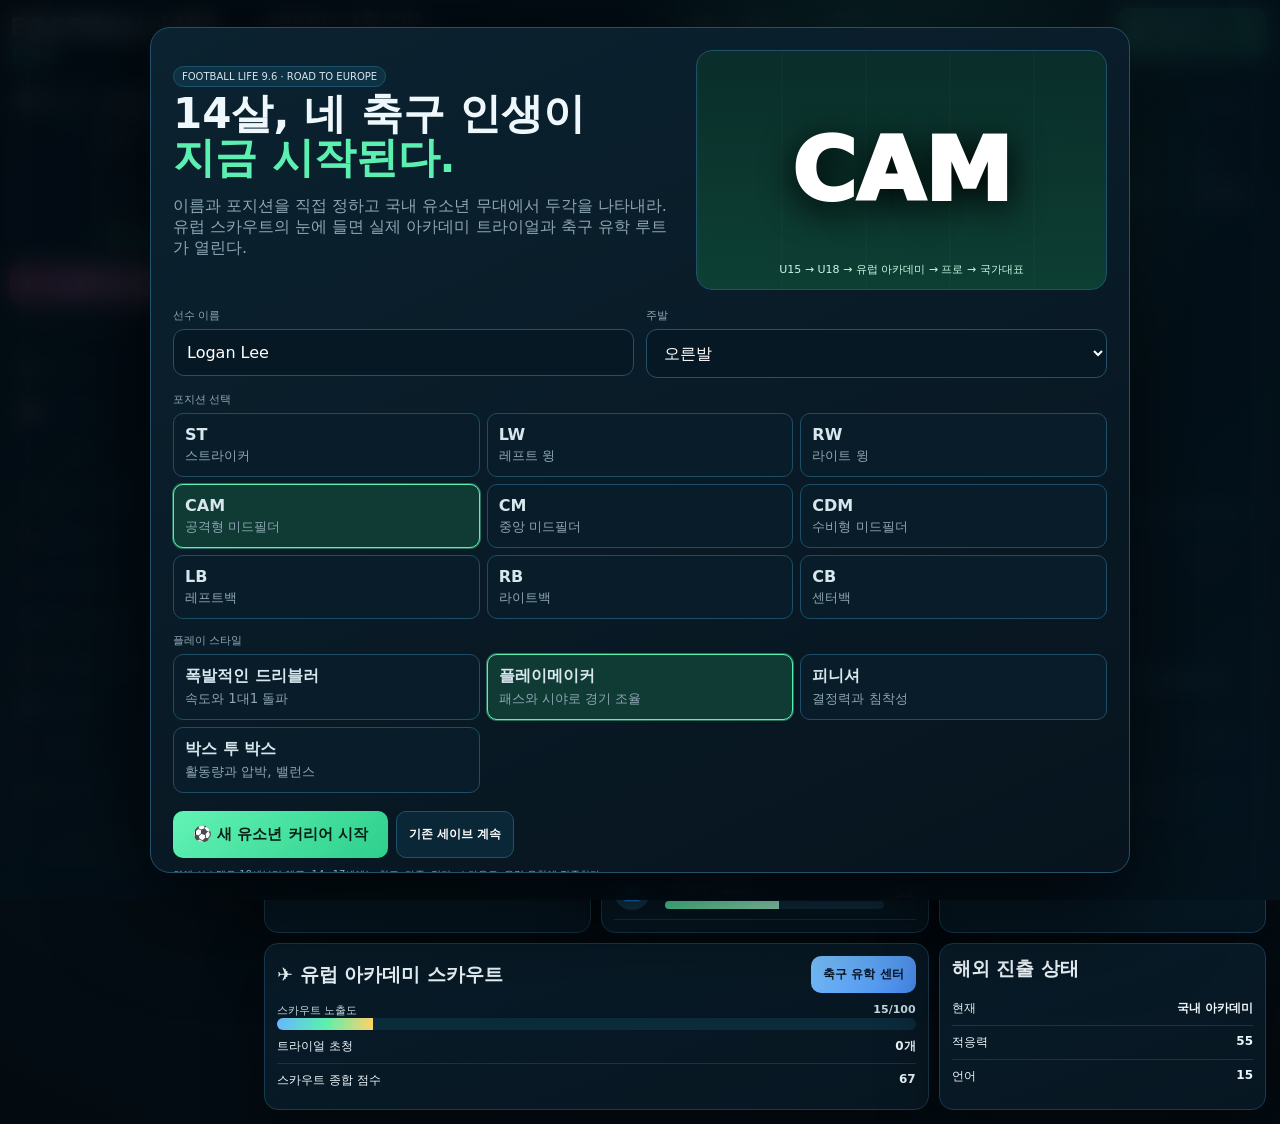
==== v10/index.html @ 722efce7 "Release Football Life 10 career systems" ====
<!doctype html><html lang="ko"><head><meta charset="utf-8"><meta name="viewport" content="width=device-width,initial-scale=1"><meta name="theme-color" content="#04131d"><title>FOOTBALL LIFE 10</title></head><body style="margin:0;background:#03131f;color:#fff;font-family:system-ui;display:grid;place-items:center;min-height:100vh"><div id="loading">FOOTBALL LIFE 10 · YOUTH TO LEGEND 로딩 중...</div><script>const files=['part-00.txt','part-01.txt','tail-00.txt','tail-01.txt','tail-02.txt','tail-03.txt','tail-04.txt','tail-05.txt','tail-06.txt','tail-07.txt','tail-08.txt','tail-09.txt','tail-10.txt'];Promise.all(files.map(x=>fetch('../v9/'+x+'?v=10').then(r=>{if(!r.ok)throw new Error(x);return r.text()}))).then(parts=>{let html=parts.join('');html=html.replace('</body>','<script src="../v9_5_patch.js?v=10"><\/script><script src="../v9_5_1_hotfix.js?v=10"><\/script><script src="../v9_6_patch.js?v=10"><\/script><script src="../v10_core.js?v=10"><\/script><script src="../v10_cheat.js?v=10"><\/script><script src="../v10_youth.js?v=10"><\/script><script src="../v10_match.js?v=10"><\/script><script src="../v10_locker.js?v=10"><\/script><script src="../v10_season.js?v=10"><\/script></body>');document.open();document.write(html);document.close()}).catch(e=>{document.getElementById('loading').innerHTML='<b>V10 로드 실패</b><br>'+e+'<br>Ctrl+F5 후 다시 시도해 주세요.';});</script></body></html>
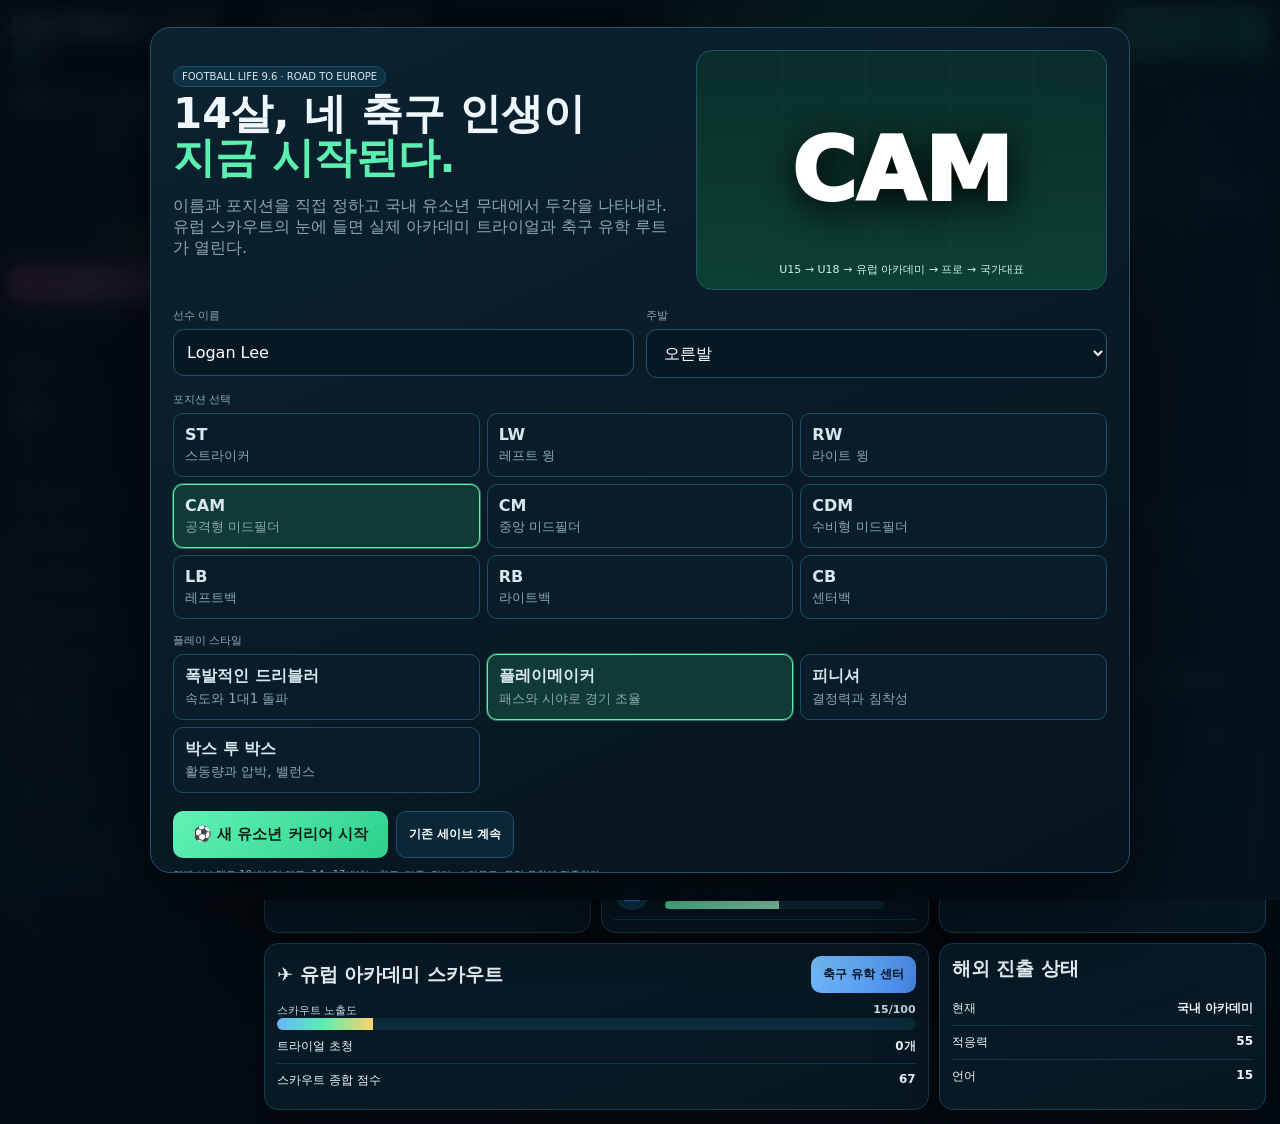
==== commit 6513ddc3: "Fix V10 runtime bridge and cache bust" ====
--- a/v10/index.html
+++ b/v10/index.html
@@ -1 +1 @@
-<!doctype html><html lang="ko"><head><meta charset="utf-8"><meta name="viewport" content="width=device-width,initial-scale=1"><meta name="theme-color" content="#04131d"><title>FOOTBALL LIFE 10</title></head><body style="margin:0;background:#03131f;color:#fff;font-family:system-ui;display:grid;place-items:center;min-height:100vh"><div id="loading">FOOTBALL LIFE 10 · YOUTH TO LEGEND 로딩 중...</div><script>const files=['part-00.txt','part-01.txt','tail-00.txt','tail-01.txt','tail-02.txt','tail-03.txt','tail-04.txt','tail-05.txt','tail-06.txt','tail-07.txt','tail-08.txt','tail-09.txt','tail-10.txt'];Promise.all(files.map(x=>fetch('../v9/'+x+'?v=10').then(r=>{if(!r.ok)throw new Error(x);return r.text()}))).then(parts=>{let html=parts.join('');html=html.replace('</body>','<script src="../v9_5_patch.js?v=10"><\/script><script src="../v9_5_1_hotfix.js?v=10"><\/script><script src="../v9_6_patch.js?v=10"><\/script><script src="../v10_core.js?v=10"><\/script><script src="../v10_cheat.js?v=10"><\/script><script src="../v10_youth.js?v=10"><\/script><script src="../v10_match.js?v=10"><\/script><script src="../v10_locker.js?v=10"><\/script><script src="../v10_season.js?v=10"><\/script></body>');document.open();document.write(html);document.close()}).catch(e=>{document.getElementById('loading').innerHTML='<b>V10 로드 실패</b><br>'+e+'<br>Ctrl+F5 후 다시 시도해 주세요.';});</script></body></html>+<!doctype html><html lang="ko"><head><meta charset="utf-8"><meta name="viewport" content="width=device-width,initial-scale=1"><meta name="theme-color" content="#04131d"><title>FOOTBALL LIFE 10.0.1</title></head><body style="margin:0;background:#03131f;color:#fff;font-family:system-ui;display:grid;place-items:center;min-height:100vh"><div id="loading">FOOTBALL LIFE 10.0.1 · YOUTH TO LEGEND 로딩 중...</div><script>const files=['part-00.txt','part-01.txt','tail-00.txt','tail-01.txt','tail-02.txt','tail-03.txt','tail-04.txt','tail-05.txt','tail-06.txt','tail-07.txt','tail-08.txt','tail-09.txt','tail-10.txt'];Promise.all(files.map(x=>fetch('../v9/'+x+'?v=1001').then(r=>{if(!r.ok)throw new Error(x);return r.text()}))).then(parts=>{let html=parts.join('');html=html.replace('</body>','<script src="../v9_5_patch.js?v=1001"><\/script><script src="../v9_5_1_hotfix.js?v=1001"><\/script><script src="../v9_6_patch.js?v=1001"><\/script><script src="../v10_bridge.js?v=1001"><\/script><script src="../v10_core.js?v=1001"><\/script><script src="../v10_cheat.js?v=1001"><\/script><script src="../v10_youth.js?v=1001"><\/script><script src="../v10_match.js?v=1001"><\/script><script src="../v10_locker.js?v=1001"><\/script><script src="../v10_season.js?v=1001"><\/script></body>');document.open();document.write(html);document.close()}).catch(e=>{document.getElementById('loading').innerHTML='<b>V10.0.1 로드 실패</b><br>'+e+'<br>페이지를 다시 열어 주세요.';});</script></body></html>
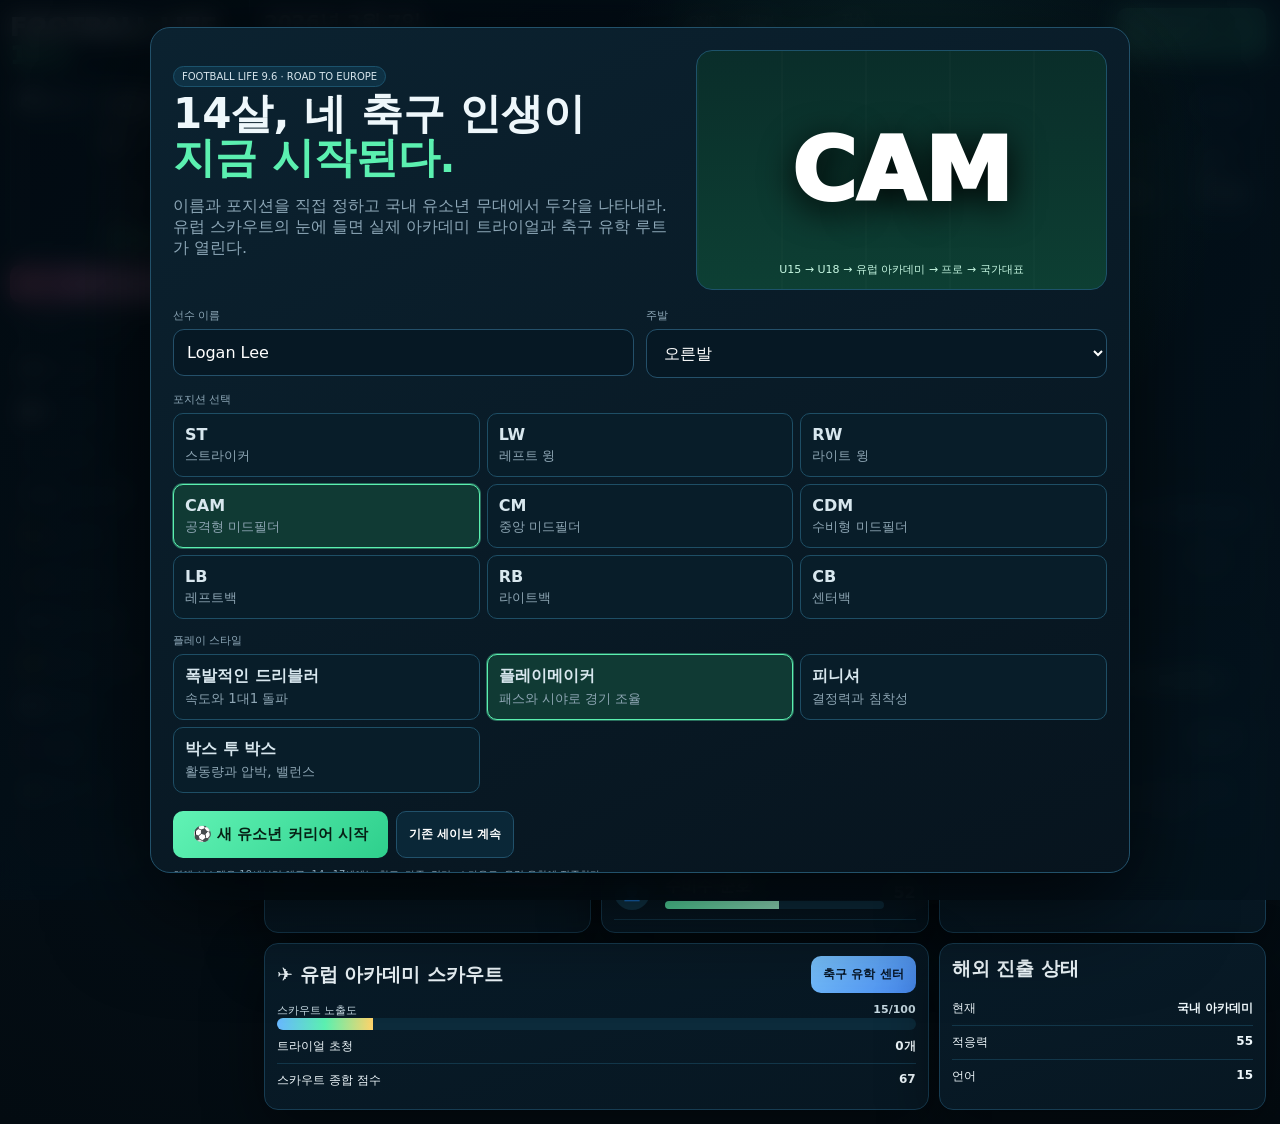
==== commit f976903c: "Load Football Life 10.1 match gate module" ====
--- a/v10/index.html
+++ b/v10/index.html
@@ -1 +1 @@
-<!doctype html><html lang="ko"><head><meta charset="utf-8"><meta name="viewport" content="width=device-width,initial-scale=1"><meta name="theme-color" content="#04131d"><title>FOOTBALL LIFE 10.0.1</title></head><body style="margin:0;background:#03131f;color:#fff;font-family:system-ui;display:grid;place-items:center;min-height:100vh"><div id="loading">FOOTBALL LIFE 10.0.1 · YOUTH TO LEGEND 로딩 중...</div><script>const files=['part-00.txt','part-01.txt','tail-00.txt','tail-01.txt','tail-02.txt','tail-03.txt','tail-04.txt','tail-05.txt','tail-06.txt','tail-07.txt','tail-08.txt','tail-09.txt','tail-10.txt'];Promise.all(files.map(x=>fetch('../v9/'+x+'?v=1001').then(r=>{if(!r.ok)throw new Error(x);return r.text()}))).then(parts=>{let html=parts.join('');html=html.replace('</body>','<script src="../v9_5_patch.js?v=1001"><\/script><script src="../v9_5_1_hotfix.js?v=1001"><\/script><script src="../v9_6_patch.js?v=1001"><\/script><script src="../v10_bridge.js?v=1001"><\/script><script src="../v10_core.js?v=1001"><\/script><script src="../v10_cheat.js?v=1001"><\/script><script src="../v10_youth.js?v=1001"><\/script><script src="../v10_match.js?v=1001"><\/script><script src="../v10_locker.js?v=1001"><\/script><script src="../v10_season.js?v=1001"><\/script></body>');document.open();document.write(html);document.close()}).catch(e=>{document.getElementById('loading').innerHTML='<b>V10.0.1 로드 실패</b><br>'+e+'<br>페이지를 다시 열어 주세요.';});</script></body></html>+<!doctype html><html lang="ko"><head><meta charset="utf-8"><meta name="viewport" content="width=device-width,initial-scale=1"><meta name="theme-color" content="#04131d"><title>FOOTBALL LIFE 10.1</title></head><body style="margin:0;background:#03131f;color:#fff;font-family:system-ui;display:grid;place-items:center;min-height:100vh"><div id="loading">FOOTBALL LIFE 10.1 · YOUTH TO LEGEND 로딩 중...</div><script>const files=['part-00.txt','part-01.txt','tail-00.txt','tail-01.txt','tail-02.txt','tail-03.txt','tail-04.txt','tail-05.txt','tail-06.txt','tail-07.txt','tail-08.txt','tail-09.txt','tail-10.txt'];Promise.all(files.map(x=>fetch('../v9/'+x+'?v=101').then(r=>{if(!r.ok)throw new Error(x);return r.text()}))).then(parts=>{let html=parts.join('');html=html.replace('</body>','<script src="../v9_5_patch.js?v=101"><\/script><script src="../v9_5_1_hotfix.js?v=101"><\/script><script src="../v9_6_patch.js?v=101"><\/script><script src="../v10_bridge.js?v=101"><\/script><script src="../v10_core.js?v=101"><\/script><script src="../v10_cheat.js?v=101"><\/script><script src="../v10_youth.js?v=101"><\/script><script src="../v10_match.js?v=101"><\/script><script src="../v10_locker.js?v=101"><\/script><script src="../v10_season.js?v=101"><\/script><script src="../v10_match_gate.js?v=101"><\/script></body>');document.open();document.write(html);document.close()}).catch(e=>{document.getElementById('loading').innerHTML='<b>V10.1 로드 실패</b><br>'+e+'<br>페이지를 다시 열어 주세요.';});</script></body></html>
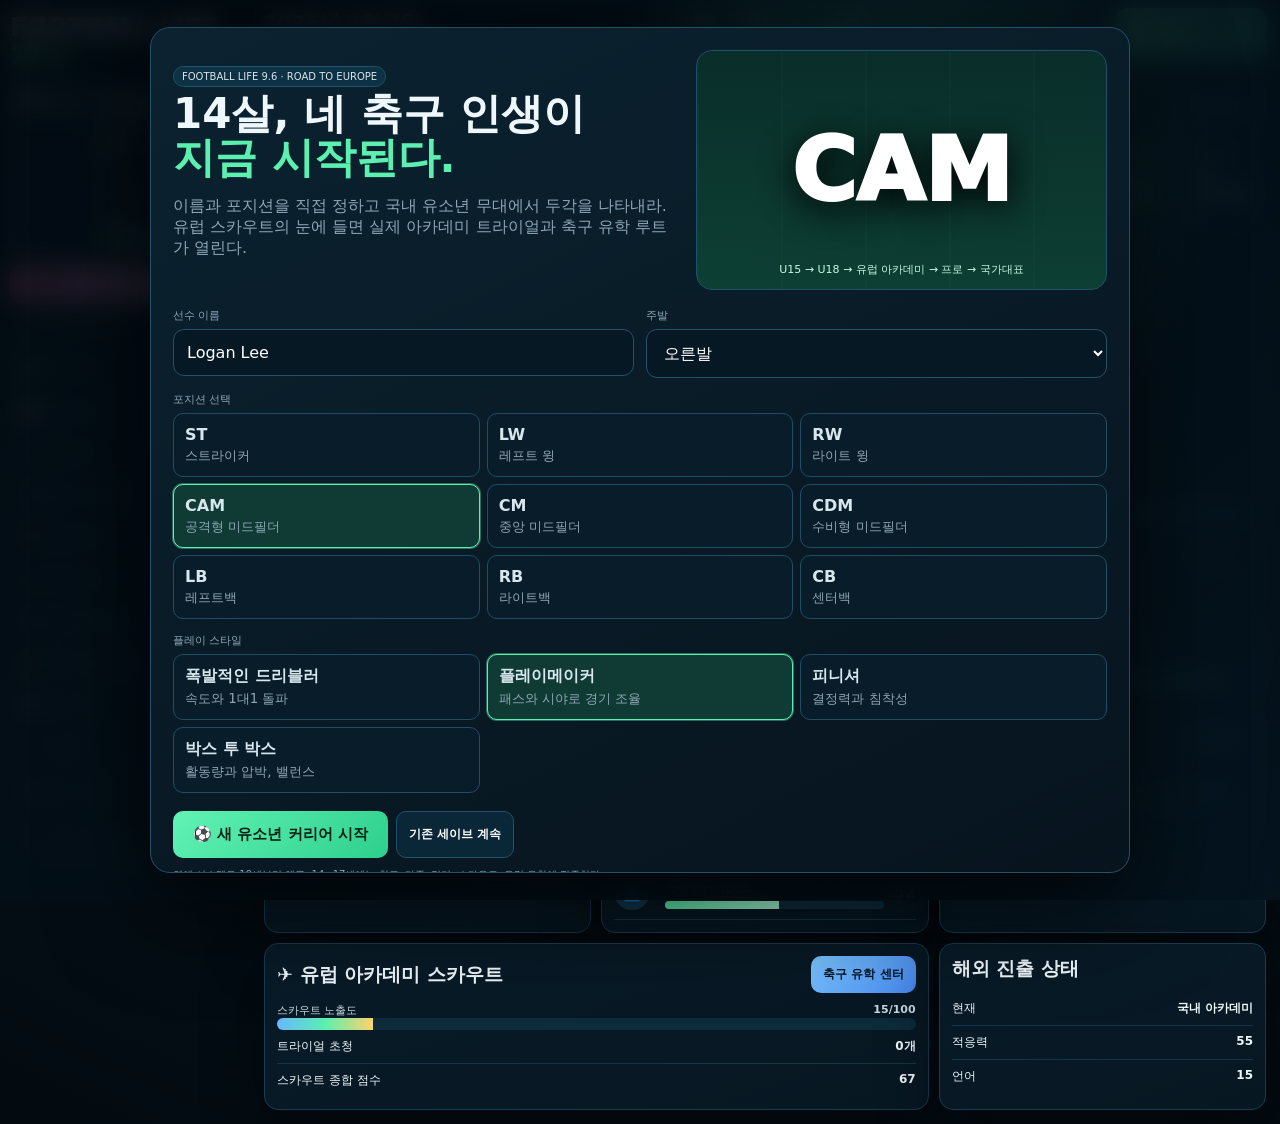
==== commit ced4001f: "Load Football Life 10.2 league stats module" ====
--- a/v10/index.html
+++ b/v10/index.html
@@ -1 +1 @@
-<!doctype html><html lang="ko"><head><meta charset="utf-8"><meta name="viewport" content="width=device-width,initial-scale=1"><meta name="theme-color" content="#04131d"><title>FOOTBALL LIFE 10.1</title></head><body style="margin:0;background:#03131f;color:#fff;font-family:system-ui;display:grid;place-items:center;min-height:100vh"><div id="loading">FOOTBALL LIFE 10.1 · YOUTH TO LEGEND 로딩 중...</div><script>const files=['part-00.txt','part-01.txt','tail-00.txt','tail-01.txt','tail-02.txt','tail-03.txt','tail-04.txt','tail-05.txt','tail-06.txt','tail-07.txt','tail-08.txt','tail-09.txt','tail-10.txt'];Promise.all(files.map(x=>fetch('../v9/'+x+'?v=101').then(r=>{if(!r.ok)throw new Error(x);return r.text()}))).then(parts=>{let html=parts.join('');html=html.replace('</body>','<script src="../v9_5_patch.js?v=101"><\/script><script src="../v9_5_1_hotfix.js?v=101"><\/script><script src="../v9_6_patch.js?v=101"><\/script><script src="../v10_bridge.js?v=101"><\/script><script src="../v10_core.js?v=101"><\/script><script src="../v10_cheat.js?v=101"><\/script><script src="../v10_youth.js?v=101"><\/script><script src="../v10_match.js?v=101"><\/script><script src="../v10_locker.js?v=101"><\/script><script src="../v10_season.js?v=101"><\/script><script src="../v10_match_gate.js?v=101"><\/script></body>');document.open();document.write(html);document.close()}).catch(e=>{document.getElementById('loading').innerHTML='<b>V10.1 로드 실패</b><br>'+e+'<br>페이지를 다시 열어 주세요.';});</script></body></html>+<!doctype html><html lang="ko"><head><meta charset="utf-8"><meta name="viewport" content="width=device-width,initial-scale=1"><meta name="theme-color" content="#04131d"><title>FOOTBALL LIFE 10.2</title></head><body style="margin:0;background:#03131f;color:#fff;font-family:system-ui;display:grid;place-items:center;min-height:100vh"><div id="loading">FOOTBALL LIFE 10.2 · YOUTH TO LEGEND 로딩 중...</div><script>const files=['part-00.txt','part-01.txt','tail-00.txt','tail-01.txt','tail-02.txt','tail-03.txt','tail-04.txt','tail-05.txt','tail-06.txt','tail-07.txt','tail-08.txt','tail-09.txt','tail-10.txt'];Promise.all(files.map(x=>fetch('../v9/'+x+'?v=102').then(r=>{if(!r.ok)throw new Error(x);return r.text()}))).then(parts=>{let html=parts.join('');html=html.replace('</body>','<script src="../v9_5_patch.js?v=102"><\/script><script src="../v9_5_1_hotfix.js?v=102"><\/script><script src="../v9_6_patch.js?v=102"><\/script><script src="../v10_bridge.js?v=102"><\/script><script src="../v10_core.js?v=102"><\/script><script src="../v10_cheat.js?v=102"><\/script><script src="../v10_youth.js?v=102"><\/script><script src="../v10_match.js?v=102"><\/script><script src="../v10_locker.js?v=102"><\/script><script src="../v10_season.js?v=102"><\/script><script src="../v10_match_gate.js?v=102"><\/script><script src="../v10_league_stats.js?v=102"><\/script></body>');document.open();document.write(html);document.close()}).catch(e=>{document.getElementById('loading').innerHTML='<b>V10.2 로드 실패</b><br>'+e+'<br>페이지를 다시 열어 주세요.';});</script></body></html>
